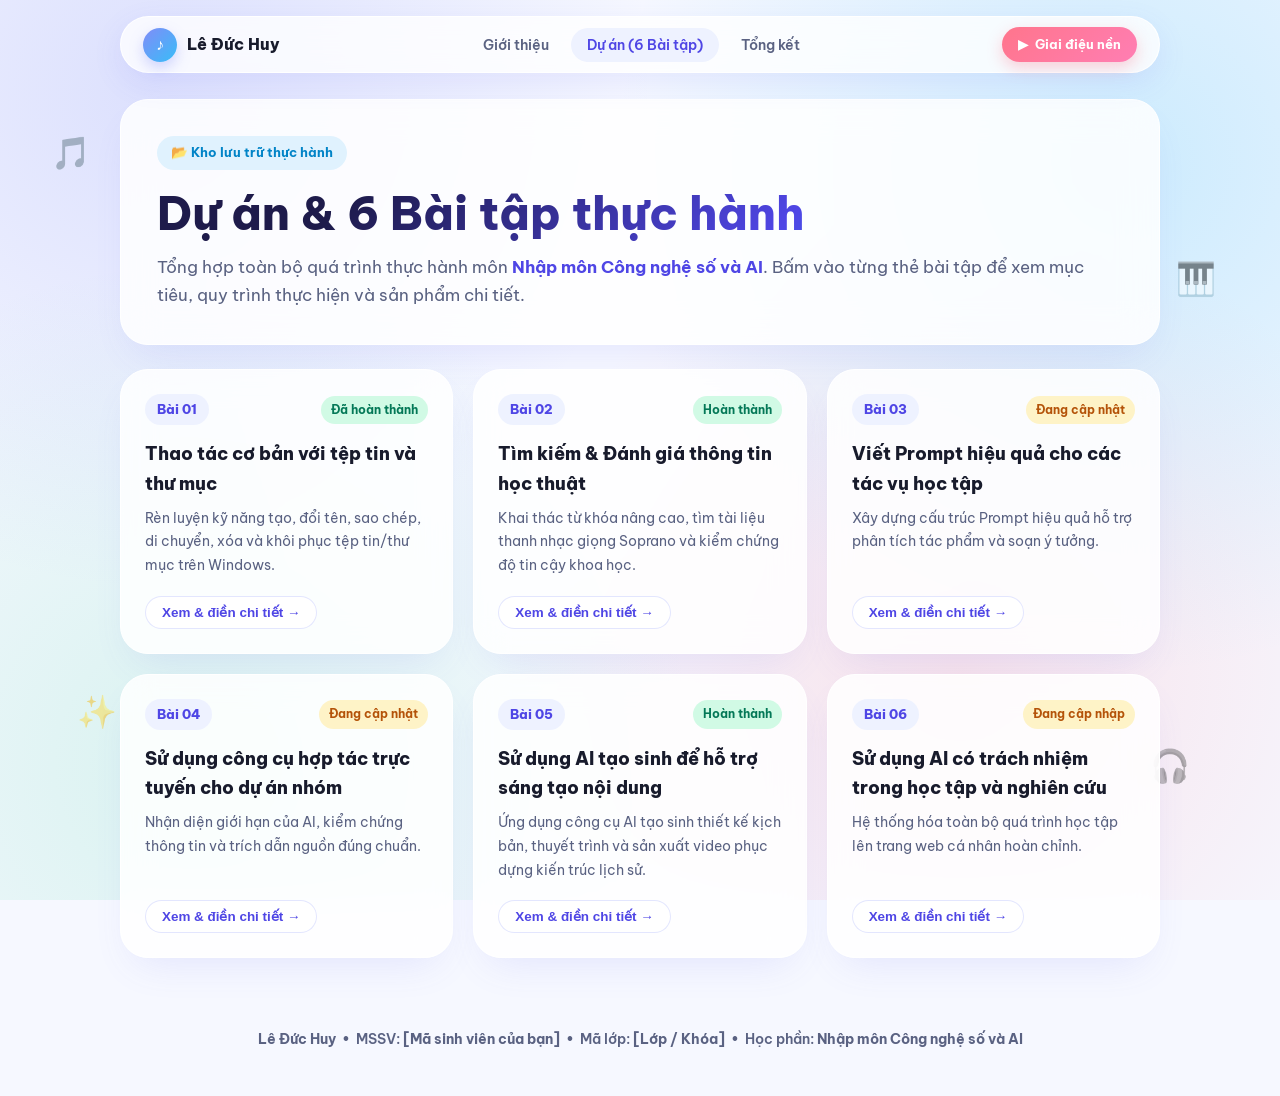
==== du-an.html @ 024930d7 "Initial commit" ====
<!DOCTYPE html>
<html lang="vi">
<head>
  <meta charset="UTF-8" />
  <meta name="viewport" content="width=device-width, initial-scale=1.0" />
  <title>Dự án (6 Bài tập) — Portfolio Nhập môn Công nghệ số & AI</title>
  <link rel="preconnect" href="https://fonts.googleapis.com">
  <link rel="preconnect" href="https://fonts.gstatic.com" crossorigin>
  <link href="https://fonts.googleapis.com/css2?family=Be+Vietnam+Pro:ital,wght@0,400;0,500;0,600;0,700;0,800;1,400&display=swap" rel="stylesheet">
  <link rel="stylesheet" href="css/style.css" />
</head>
<body>
  <span class="bg-sticker st-1">🎵</span>
  <span class="bg-sticker st-2">🎹</span>
  <span class="bg-sticker st-3">✨</span>
  <span class="bg-sticker st-4">🎧</span>

  <header>
    <nav class="nav-bar">
      <a href="index.html" class="brand">
        <span class="brand-dot">♪</span>
        <span id="navBrandName">Music Portfolio</span>
      </a>
      <ul class="nav-links">
        <li><a href="index.html">Giới thiệu</a></li>
        <li><a href="du-an.html" class="active">Dự án (6 Bài tập)</a></li>
        <li><a href="tong-ket.html">Tổng kết</a></li>
      </ul>
      <button class="music-pill" id="bgmToggle" type="button">
        <span id="bgmIcon">▶</span> <span id="bgmText">Giai điệu nền</span>
      </button>
    </nav>
  </header>

  <main class="container">
    <div class="page-hero">
      <div class="hero-card">
        <div class="badge-chip">📂 Kho lưu trữ thực hành</div>
        <h1>Dự án & 6 Bài tập thực hành</h1>
        <p class="hero-sub" style="margin-bottom: 0;">
          Tổng hợp toàn bộ quá trình thực hành môn <span>Nhập môn Công nghệ số và AI</span>. Bấm vào từng thẻ bài tập để xem mục tiêu, quy trình thực hiện và sản phẩm chi tiết.
        </p>
      </div>
    </div>

    <section>
      <div class="assignments-grid" id="assignmentsGrid"></div>
    </section>
  </main>

  <footer>
    <p id="footerText"></p>
  </footer>

  <!-- MODAL CHI TIẾT BÀI TẬP -->
  <div class="modal-backdrop" id="taskModal" role="dialog" aria-modal="true">
    <div class="modal-box">
      <button class="modal-close" id="closeModal" type="button" aria-label="Đóng">✕</button>
      <span class="task-num" id="modalBadge">Bài 01</span>
      <h3 id="modalTitle" style="font-size: 1.45rem; font-weight: 800; margin-top: 10px;"></h3>
      <p id="modalSubtitle" style="color: var(--text-muted); font-size: 0.92rem; margin-top: 4px;"></p>

      <div class="modal-block">
        <h4>🎯 Mục tiêu bài tập</h4>
        <p id="modalGoal"></p>
      </div>
      <div class="modal-block" style="border-left-color: var(--sky);">
        <h4>🛠️ Cách thực hiện</h4>
        <p id="modalProcess"></p>
      </div>
      <div class="modal-block" style="border-left-color: var(--peach);">
        <h4>💡 Khó khăn & Cách khắc phục</h4>
        <p id="modalErrors"></p>
      </div>
      <div class="modal-block" style="border-left-color: var(--mint);">
        <h4>✅ Sản phẩm / Kết quả</h4>
        <p id="modalResult"></p>
        <a id="modalLink" href="#" target="_blank" rel="noopener" class="btn btn-primary" style="margin-top: 12px; display: none; font-size: 0.85rem; padding: 9px 18px;">Mở sản phẩm đính kèm ↗</a>
        <div style="display: flex; flex-wrap: wrap; gap: 10px; margin-top: 12px;">
          <a id="modalLink" href="#" target="_blank" rel="noopener" class="btn btn-primary" style="display: none; font-size: 0.85rem; padding: 9px 18px;">Mở sản phẩm đính kèm ↗</a>
          <a id="modalVideoLink" href="#" target="_blank" rel="noopener" class="btn btn-secondary" style="display: none; font-size: 0.85rem; padding: 9px 18px; border-color: #FB7185; color: #E11D48;">▶ Xem video trên YouTube ↗</a>
        </div>
      </div>
    </div>
  </div>

  <script src="js/data.js"></script>
  <script src="js/main.js"></script>
</body>
</html>
---- css/style.css ----
:root {
  --bg-base: #F6F8FF;
  --surface: rgba(255, 255, 255, 0.85);
  --surface-solid: #FFFFFF;
  --text-main: #181B2C;
  --text-muted: #5A6282;
  --sky: #38BDF8;
  --sky-soft: #E0F2FE;
  --lavender: #818CF8;
  --lavender-soft: #EEF2FF;
  --peach: #FB7185;
  --peach-soft: #FFE4E6;
  --mint: #34D399;
  --mint-soft: #D1FAE5;
  --border: rgba(129, 140, 248, 0.22);
  --shadow-card: 0 18px 40px -15px rgba(99, 102, 241, 0.14);
  --radius-xl: 28px;
  --radius-lg: 20px;
  --radius-md: 14px;
}

* {
  box-sizing: border-box;
  margin: 0;
  padding: 0;
}

html {
  scroll-behavior: smooth;
}

body {
  font-family: 'Be Vietnam Pro', sans-serif;
  background-color: var(--bg-base);
  background-image:
    radial-gradient(circle at 12% 10%, rgba(129, 140, 248, 0.22), transparent 36%),
    radial-gradient(circle at 88% 18%, rgba(56, 189, 248, 0.22), transparent 38%),
    radial-gradient(circle at 75% 75%, rgba(251, 113, 133, 0.16), transparent 40%),
    radial-gradient(circle at 15% 85%, rgba(52, 211, 153, 0.15), transparent 38%);
  background-attachment: fixed;
  color: var(--text-main);
  line-height: 1.65;
  overflow-x: hidden;
  min-height: 100vh;
  display: flex;
  flex-direction: column;
}

main {
  flex: 1;
}

/* Floating Background Stickers */
.bg-sticker {
  position: fixed;
  pointer-events: none;
  z-index: 0;
  opacity: 0.45;
  font-size: 2rem;
  animation: floatY 6s ease-in-out infinite;
}
.st-1 { top: 14%; left: 4%; animation-delay: 0s; }
.st-2 { top: 28%; right: 5%; animation-delay: 1.5s; }
.st-3 { bottom: 18%; left: 6%; animation-delay: 3s; }
.st-4 { bottom: 12%; right: 7%; animation-delay: 2s; }

@keyframes floatY {
  0%, 100% { transform: translateY(0) rotate(-6deg); }
  50% { transform: translateY(-16px) rotate(8deg); }
}

.container {
  max-width: 1080px;
  margin: 0 auto;
  padding: 0 20px;
  position: relative;
  z-index: 2;
  width: 100%;
}

/* Glass Header */
header {
  position: sticky;
  top: 16px;
  z-index: 50;
  padding: 0 20px;
}

.nav-bar {
  max-width: 1040px;
  margin: 0 auto;
  background: rgba(255, 255, 255, 0.78);
  backdrop-filter: blur(16px);
  -webkit-backdrop-filter: blur(16px);
  border: 1px solid rgba(255, 255, 255, 0.9);
  box-shadow: 0 10px 30px rgba(99, 102, 241, 0.1);
  border-radius: 999px;
  padding: 10px 22px;
  display: flex;
  align-items: center;
  justify-content: space-between;
  gap: 12px;
}

.brand {
  display: flex;
  align-items: center;
  gap: 10px;
  font-weight: 800;
  font-size: 1.02rem;
  color: var(--text-main);
  text-decoration: none;
}

.brand-dot {
  width: 34px;
  height: 34px;
  border-radius: 50%;
  background: linear-gradient(135deg, var(--lavender), var(--sky));
  color: #fff;
  display: grid;
  place-items: center;
  font-size: 1rem;
  box-shadow: 0 6px 14px rgba(129, 140, 248, 0.35);
}

.nav-links {
  display: flex;
  align-items: center;
  gap: 6px;
  list-style: none;
}

.nav-links a {
  text-decoration: none;
  color: var(--text-muted);
  font-weight: 600;
  font-size: 0.9rem;
  padding: 8px 16px;
  border-radius: 999px;
  transition: all 0.25s ease;
}

.nav-links a:hover,
.nav-links a.active {
  background: var(--lavender-soft);
  color: #4F46E5;
}

.music-pill {
  border: none;
  background: linear-gradient(135deg, #FF758C, #FF7EB3);
  color: #fff;
  font-family: inherit;
  font-weight: 700;
  font-size: 0.84rem;
  padding: 9px 16px;
  border-radius: 999px;
  cursor: pointer;
  display: inline-flex;
  align-items: center;
  gap: 7px;
  box-shadow: 0 6px 16px rgba(251, 113, 133, 0.32);
  transition: transform 0.2s cubic-bezier(0.34, 1.56, 0.64, 1);
}

.music-pill:hover {
  transform: scale(1.05);
}

/* Hero Section */
.hero {
  padding: 46px 0 28px;
  display: grid;
  grid-template-columns: 1.2fr 0.85fr;
  gap: 28px;
  align-items: center;
}

.page-hero {
  padding: 42px 0 24px;
}

.hero-card {
  background: var(--surface);
  backdrop-filter: blur(18px);
  border: 1.5px solid #fff;
  border-radius: var(--radius-xl);
  padding: 36px;
  box-shadow: var(--shadow-card);
}

.badge-chip {
  display: inline-flex;
  align-items: center;
  gap: 8px;
  background: var(--sky-soft);
  color: #0284C7;
  font-weight: 700;
  font-size: 0.84rem;
  padding: 6px 14px;
  border-radius: 999px;
  margin-bottom: 16px;
}

.hero h1,
.page-hero h1 {
  font-size: clamp(2rem, 4vw, 2.85rem);
  font-weight: 800;
  line-height: 1.2;
  margin-bottom: 12px;
  background: linear-gradient(135deg, #1E1B4B 20%, #4F46E5 65%, #0EA5E9 100%);
  -webkit-background-clip: text;
  -webkit-text-fill-color: transparent;
}

.hero-sub {
  font-size: 1.05rem;
  color: var(--text-muted);
  margin-bottom: 24px;
}

.hero-sub span {
  color: #4F46E5;
  font-weight: 700;
}

.hero-actions {
  display: flex;
  flex-wrap: wrap;
  gap: 12px;
  margin-bottom: 26px;
}

.btn {
  display: inline-flex;
  align-items: center;
  gap: 8px;
  padding: 12px 22px;
  border-radius: 999px;
  font-weight: 700;
  font-size: 0.94rem;
  text-decoration: none;
  transition: all 0.25s cubic-bezier(0.34, 1.56, 0.64, 1);
  cursor: pointer;
  border: none;
}

.btn-primary {
  background: linear-gradient(135deg, #6366F1, #38BDF8);
  color: #fff;
  box-shadow: 0 10px 22px rgba(99, 102, 241, 0.28);
}

.btn-primary:hover {
  transform: translateY(-3px) scale(1.02);
}

.btn-secondary {
  background: #fff;
  color: var(--text-main);
  border: 1.5px solid var(--border);
}

.btn-secondary:hover {
  transform: translateY(-3px);
  border-color: var(--lavender);
  color: #4F46E5;
}

/* Interactive Kalimba Mini Bar */
.kalimba-box {
  background: linear-gradient(135deg, #EEF2FF, #E0F2FE);
  border-radius: var(--radius-lg);
  padding: 14px 18px;
  border: 1px solid rgba(255, 255, 255, 0.9);
}

.kalimba-label {
  font-size: 0.8rem;
  font-weight: 700;
  color: #4F46E5;
  margin-bottom: 10px;
  display: flex;
  justify-content: space-between;
  align-items: center;
}

.kalimba-keys {
  display: grid;
  grid-template-columns: repeat(5, 1fr);
  gap: 8px;
}

.k-key {
  border: none;
  background: #fff;
  border-radius: 12px;
  padding: 10px 6px;
  font-family: inherit;
  font-weight: 800;
  font-size: 0.85rem;
  color: #312E81;
  box-shadow: 0 4px 0 #C7D2FE;
  cursor: pointer;
  transition: all 0.1s ease;
}

.k-key:active, .k-key.playing {
  transform: translateY(3px);
  box-shadow: 0 1px 0 #C7D2FE;
  background: #6366F1;
  color: #fff;
}

/* Photo Card */
.photo-card {
  background: var(--surface);
  backdrop-filter: blur(18px);
  border: 1.5px solid #fff;
  border-radius: var(--radius-xl);
  padding: 20px;
  box-shadow: var(--shadow-card);
  text-align: center;
  position: relative;
  transform: rotate(1.5deg);
  transition: transform 0.35s cubic-bezier(0.34, 1.56, 0.64, 1);
}

.photo-card:hover {
  transform: rotate(0deg) translateY(-5px);
}

.photo-frame {
  width: 100%;
  aspect-ratio: 4 / 4.4;
  border-radius: 20px;
  overflow: hidden;
  background: linear-gradient(135deg, #C7D2FE, #BAE6FD, #FECDD3);
  display: grid;
  place-items: center;
  position: relative;
}

.photo-frame img {
  width: 100%;
  height: 100%;
  object-fit: cover;
  display: block;
}

.photo-placeholder {
  padding: 24px;
  color: #312E81;
  font-weight: 700;
}

.photo-tag {
  margin-top: 14px;
  display: inline-block;
  background: var(--peach-soft);
  color: #E11D48;
  font-weight: 800;
  font-size: 0.9rem;
  padding: 7px 18px;
  border-radius: 999px;
}

/* Marquee Strip */
.marquee-wrap {
  margin: 18px 0 36px;
  background: linear-gradient(90deg, #6366F1, #38BDF8, #FB7185);
  color: #fff;
  padding: 12px 0;
  overflow: hidden;
  border-radius: 18px;
  box-shadow: 0 10px 25px rgba(99, 102, 241, 0.18);
}

.marquee-track {
  display: flex;
  gap: 32px;
  width: max-content;
  animation: marquee 22s linear infinite;
  font-weight: 700;
  font-size: 0.92rem;
}

@keyframes marquee {
  0% { transform: translateX(0); }
  100% { transform: translateX(-50%); }
}

/* Section Styling */
section {
  margin-bottom: 44px;
  scroll-margin-top: 92px;
}

.section-head {
  display: flex;
  align-items: center;
  justify-content: space-between;
  flex-wrap: wrap;
  gap: 12px;
  margin-bottom: 20px;
}

.section-title {
  font-size: 1.55rem;
  font-weight: 800;
  display: flex;
  align-items: center;
  gap: 10px;
}

.section-icon {
  width: 38px;
  height: 38px;
  border-radius: 12px;
  background: var(--lavender-soft);
  color: #4F46E5;
  display: grid;
  place-items: center;
  font-size: 1.15rem;
}

/* About Bento */
.about-grid {
  display: grid;
  grid-template-columns: 0.8fr 1.2fr;
  gap: 24px;
}

.glass-box {
  background: var(--surface);
  backdrop-filter: blur(18px);
  border: 1.5px solid #fff;
  border-radius: var(--radius-xl);
  padding: 28px;
  box-shadow: var(--shadow-card);
}

.about-photo {
  width: 100%;
  height: 100%;
  min-height: 260px;
  border-radius: 20px;
  overflow: hidden;
  background: linear-gradient(135deg, #E0F2FE, #FCE7F3);
  display: grid;
  place-items: center;
}

.about-photo img {
  width: 100%;
  height: 100%;
  object-fit: cover;
}

.info-list {
  display: grid;
  grid-template-columns: repeat(2, 1fr);
  gap: 14px;
  margin-bottom: 20px;
}

.info-item {
  background: #fff;
  padding: 13px 16px;
  border-radius: var(--radius-md);
  border: 1px solid rgba(129, 140, 248, 0.16);
}

.info-item dt {
  font-size: 0.78rem;
  font-weight: 700;
  color: var(--text-muted);
  text-transform: uppercase;
  letter-spacing: 0.04em;
}

.info-item dd {
  font-size: 0.96rem;
  font-weight: 700;
  color: var(--text-main);
  margin-top: 2px;
  word-break: break-word;
}

.bio-quote {
  background: var(--peach-soft);
  color: #9F1239;
  padding: 12px 16px;
  border-radius: var(--radius-md);
  font-weight: 600;
  font-size: 0.94rem;
  margin-bottom: 16px;
}

.hobby-tags {
  display: flex;
  flex-wrap: wrap;
  gap: 10px;
}

.hobby-chip {
  background: #fff;
  border: 1.5px solid var(--border);
  padding: 8px 15px;
  border-radius: 999px;
  font-weight: 700;
  font-size: 0.88rem;
  color: #4338CA;
}

/* Dual Goals Grid on Index (Mục tiêu học tập & Mục tiêu Portfolio) */
.goals-dual-grid {
  display: grid;
  grid-template-columns: repeat(2, 1fr);
  gap: 24px;
}

.goal-card {
  background: linear-gradient(135deg, rgba(255, 255, 255, 0.92), rgba(238, 242, 255, 0.92));
  border: 1.5px solid #fff;
  border-radius: var(--radius-xl);
  padding: 28px;
  box-shadow: var(--shadow-card);
  display: flex;
  flex-direction: column;
  gap: 16px;
}

.goal-card.portfolio-goal {
  background: linear-gradient(135deg, rgba(255, 255, 255, 0.92), rgba(224, 242, 254, 0.92));
}

.goal-header {
  display: flex;
  align-items: center;
  gap: 14px;
}

.goal-emblem {
  width: 54px;
  height: 54px;
  flex-shrink: 0;
  border-radius: 16px;
  background: linear-gradient(135deg, #6366F1, #38BDF8);
  color: #fff;
  font-size: 1.55rem;
  display: grid;
  place-items: center;
  box-shadow: 0 10px 20px rgba(99, 102, 241, 0.25);
}

.goal-card.portfolio-goal .goal-emblem {
  background: linear-gradient(135deg, #FB7185, #818CF8);
  box-shadow: 0 10px 20px rgba(251, 113, 133, 0.25);
}

.goal-card h3 {
  font-size: 1.18rem;
  font-weight: 800;
  color: #1E1B4B;
}

.goal-card p {
  color: var(--text-muted);
  font-size: 0.95rem;
}

.goal-bullets {
  list-style: none;
  display: flex;
  flex-direction: column;
  gap: 10px;
  margin-top: 4px;
}

.goal-bullets li {
  background: rgba(255, 255, 255, 0.85);
  border: 1px solid rgba(129, 140, 248, 0.16);
  border-radius: var(--radius-md);
  padding: 11px 14px;
  font-size: 0.92rem;
  color: var(--text-main);
  display: flex;
  align-items: flex-start;
  gap: 10px;
}

.goal-bullets li span.dot-badge {
  color: #4F46E5;
  font-weight: 800;
  flex-shrink: 0;
}

/* 6 Assignments Grid */
.assignments-grid {
  display: grid;
  grid-template-columns: repeat(3, 1fr);
  gap: 20px;
}

.task-card {
  background: var(--surface);
  backdrop-filter: blur(16px);
  border: 1.5px solid #fff;
  border-radius: var(--radius-xl);
  padding: 24px;
  box-shadow: var(--shadow-card);
  display: flex;
  flex-direction: column;
  justify-content: space-between;
  transition: all 0.28s cubic-bezier(0.34, 1.56, 0.64, 1);
  cursor: pointer;
}

.task-card:hover {
  transform: translateY(-6px);
  border-color: var(--lavender);
}

.task-top {
  display: flex;
  justify-content: space-between;
  align-items: center;
  margin-bottom: 14px;
}

.task-num {
  font-weight: 800;
  font-size: 0.8rem;
  padding: 5px 12px;
  border-radius: 999px;
  background: var(--lavender-soft);
  color: #4F46E5;
}

.task-status {
  font-size: 0.78rem;
  font-weight: 700;
  padding: 4px 10px;
  border-radius: 999px;
  background: var(--mint-soft);
  color: #047857;
}

.task-status.pending {
  background: #FEF3C7;
  color: #B45309;
}

.task-card h3 {
  font-size: 1.12rem;
  font-weight: 800;
  margin-bottom: 8px;
  color: var(--text-main);
}

.task-card p {
  font-size: 0.9rem;
  color: var(--text-muted);
  margin-bottom: 18px;
}

.task-btn {
  align-self: flex-start;
  background: #fff;
  color: #4F46E5;
  border: 1.5px solid var(--border);
  padding: 8px 16px;
  border-radius: 999px;
  font-weight: 700;
  font-size: 0.84rem;
  transition: all 0.2s ease;
}

.task-card:hover .task-btn {
  background: #4F46E5;
  color: #fff;
  border-color: #4F46E5;
}

/* Summary / Conclusion Page */
.summary-card {
  background: var(--surface);
  border: 1.5px solid #fff;
  border-radius: var(--radius-xl);
  padding: 30px;
  box-shadow: var(--shadow-card);
  margin-bottom: 24px;
}

.summary-grid {
  display: grid;
  grid-template-columns: repeat(3, 1fr);
  gap: 18px;
}

.sum-item {
  background: #fff;
  padding: 20px;
  border-radius: var(--radius-lg);
  border: 1px solid rgba(129, 140, 248, 0.18);
  display: flex;
  flex-direction: column;
  gap: 8px;
}

.sum-item-icon {
  width: 38px;
  height: 38px;
  border-radius: 12px;
  background: var(--lavender-soft);
  color: #4F46E5;
  display: grid;
  place-items: center;
  font-size: 1.1rem;
}

.sum-item h4 {
  font-size: 1rem;
  font-weight: 800;
  color: #1E1B4B;
}

.sum-item p {
  font-size: 0.9rem;
  color: var(--text-muted);
  white-space: pre-line;
}

/* Completed Tasks Directory on tong-ket.html */
.completed-links-list {
  display: grid;
  grid-template-columns: repeat(2, 1fr);
  gap: 14px;
  margin-top: 16px;
}

.completed-link-card {
  background: #fff;
  border: 1.5px solid rgba(129, 140, 248, 0.2);
  border-radius: var(--radius-lg);
  padding: 16px 18px;
  display: flex;
  align-items: center;
  justify-content: space-between;
  gap: 14px;
  text-decoration: none;
  color: var(--text-main);
  transition: all 0.22s ease;
}

.completed-link-card:hover {
  border-color: #4F46E5;
  transform: translateY(-3px);
  box-shadow: 0 10px 22px rgba(99, 102, 241, 0.12);
}

.clc-left {
  display: flex;
  align-items: center;
  gap: 12px;
}

.clc-badge {
  background: var(--lavender-soft);
  color: #4F46E5;
  font-weight: 800;
  font-size: 0.78rem;
  padding: 5px 10px;
  border-radius: 10px;
  white-space: nowrap;
}

.clc-title {
  font-weight: 700;
  font-size: 0.94rem;
  color: var(--text-main);
}

.clc-sub {
  font-size: 0.8rem;
  color: var(--text-muted);
}

.clc-arrow {
  font-weight: 800;
  color: #4F46E5;
  font-size: 0.9rem;
  white-space: nowrap;
}

/* Modal */
.modal-backdrop {
  position: fixed;
  inset: 0;
  background: rgba(24, 27, 44, 0.48);
  backdrop-filter: blur(8px);
  z-index: 100;
  display: none;
  align-items: center;
  justify-content: center;
  padding: 20px;
}

.modal-backdrop.open {
  display: flex;
  animation: fadeIn 0.2s ease;
}

@keyframes fadeIn {
  from { opacity: 0; }
  to { opacity: 1; }
}

.modal-box {
  background: #fff;
  max-width: 640px;
  width: 100%;
  max-height: 88vh;
  overflow-y: auto;
  border-radius: var(--radius-xl);
  padding: 32px;
  box-shadow: 0 25px 60px rgba(24, 27, 44, 0.25);
  position: relative;
}

.modal-close {
  position: absolute;
  top: 20px;
  right: 20px;
  width: 38px;
  height: 38px;
  border-radius: 50%;
  border: none;
  background: var(--lavender-soft);
  color: #4F46E5;
  font-size: 1.2rem;
  font-weight: 800;
  cursor: pointer;
}

.modal-block {
  background: #F8FAFC;
  border-radius: var(--radius-md);
  padding: 14px 18px;
  margin-top: 14px;
  border-left: 4px solid var(--lavender);
}

.modal-block h4 {
  font-size: 0.88rem;
  font-weight: 800;
  color: #4338CA;
  margin-bottom: 4px;
}

.modal-block p {
  font-size: 0.94rem;
  color: var(--text-main);
  white-space: pre-line;
}

footer {
  text-align: center;
  padding: 26px 20px 44px;
  color: var(--text-muted);
  font-size: 0.9rem;
  font-weight: 600;
}

@media (max-width: 860px) {
  .hero, .about-grid, .goals-dual-grid {
    grid-template-columns: 1fr;
  }
  .assignments-grid, .summary-grid {
    grid-template-columns: repeat(2, 1fr);
  }
  .completed-links-list {
    grid-template-columns: 1fr;
  }
}

@media (max-width: 580px) {
  .assignments-grid, .summary-grid, .info-list {
    grid-template-columns: 1fr;
  }
  .nav-links {
    gap: 2px;
  }
  .nav-links a {
    padding: 6px 10px;
    font-size: 0.82rem;
  }
}
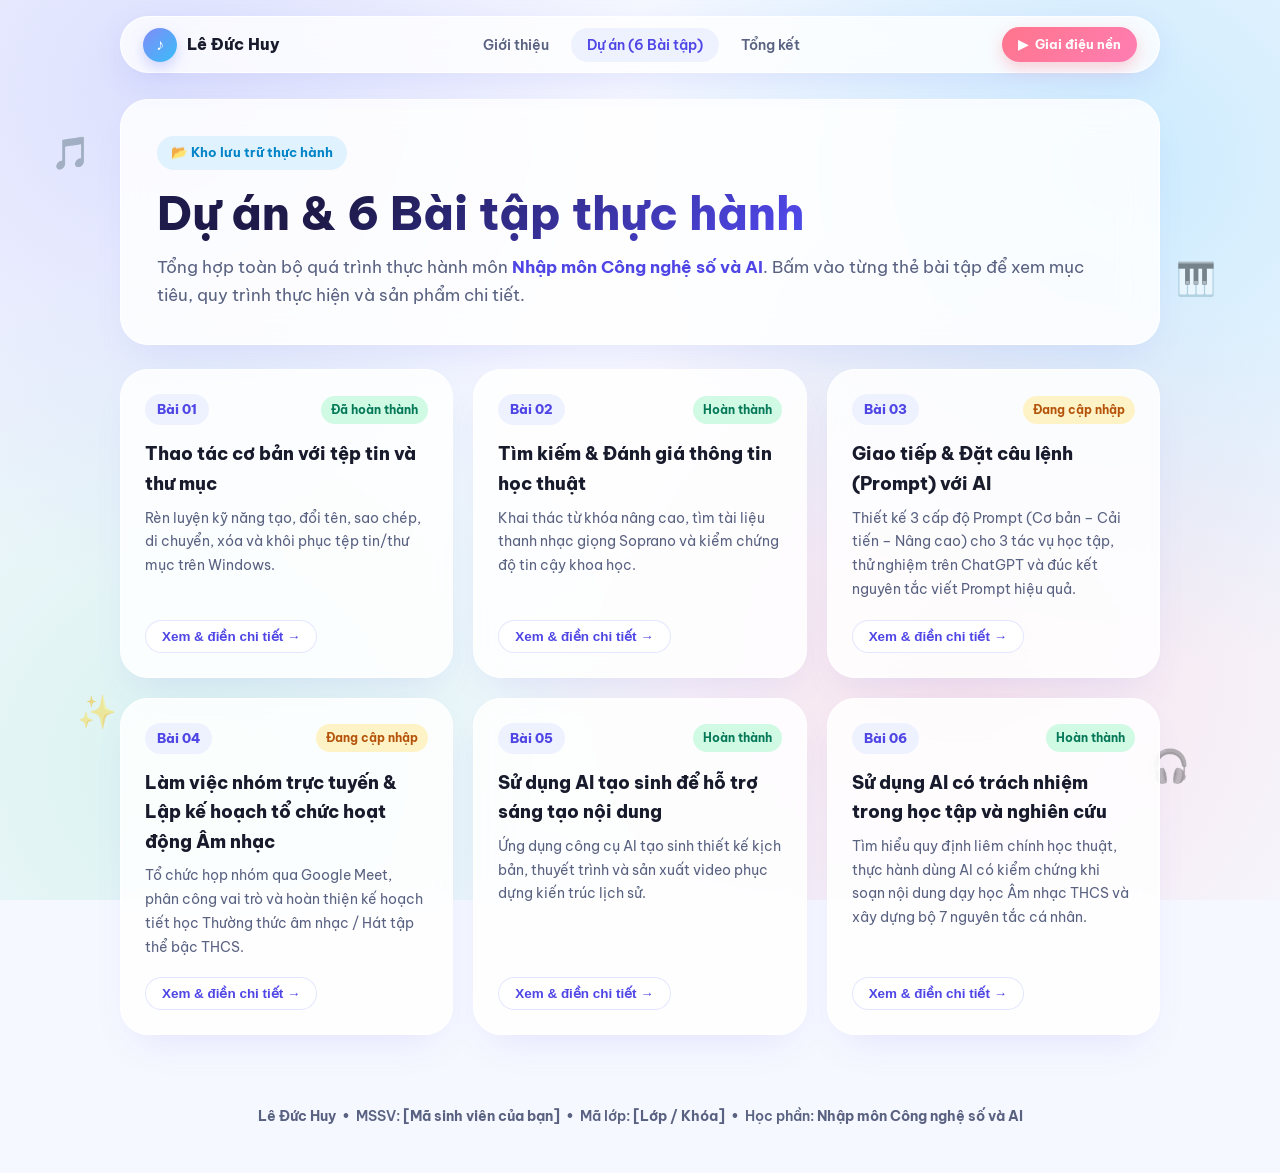
==== commit 432e63e4: "sap xong" ====
--- a/du-an.html
+++ b/du-an.html
@@ -78,7 +78,7 @@
         <a id="modalLink" href="#" target="_blank" rel="noopener" class="btn btn-primary" style="margin-top: 12px; display: none; font-size: 0.85rem; padding: 9px 18px;">Mở sản phẩm đính kèm ↗</a>
         <div style="display: flex; flex-wrap: wrap; gap: 10px; margin-top: 12px;">
           <a id="modalLink" href="#" target="_blank" rel="noopener" class="btn btn-primary" style="display: none; font-size: 0.85rem; padding: 9px 18px;">Mở sản phẩm đính kèm ↗</a>
-          <a id="modalVideoLink" href="#" target="_blank" rel="noopener" class="btn btn-secondary" style="display: none; font-size: 0.85rem; padding: 9px 18px; border-color: #FB7185; color: #E11D48;">▶ Xem video trên YouTube ↗</a>
+          <a id="modalVideoLink" href="#" target="_blank" rel="noopener" class="btn btn-secondary" style="display: none; font-size: 0.85rem; padding: 9px 18px; border-color: #FB7185; color: #E11D48;">▶ Xem video sản phẩm ↗</a>
         </div>
       </div>
     </div>
